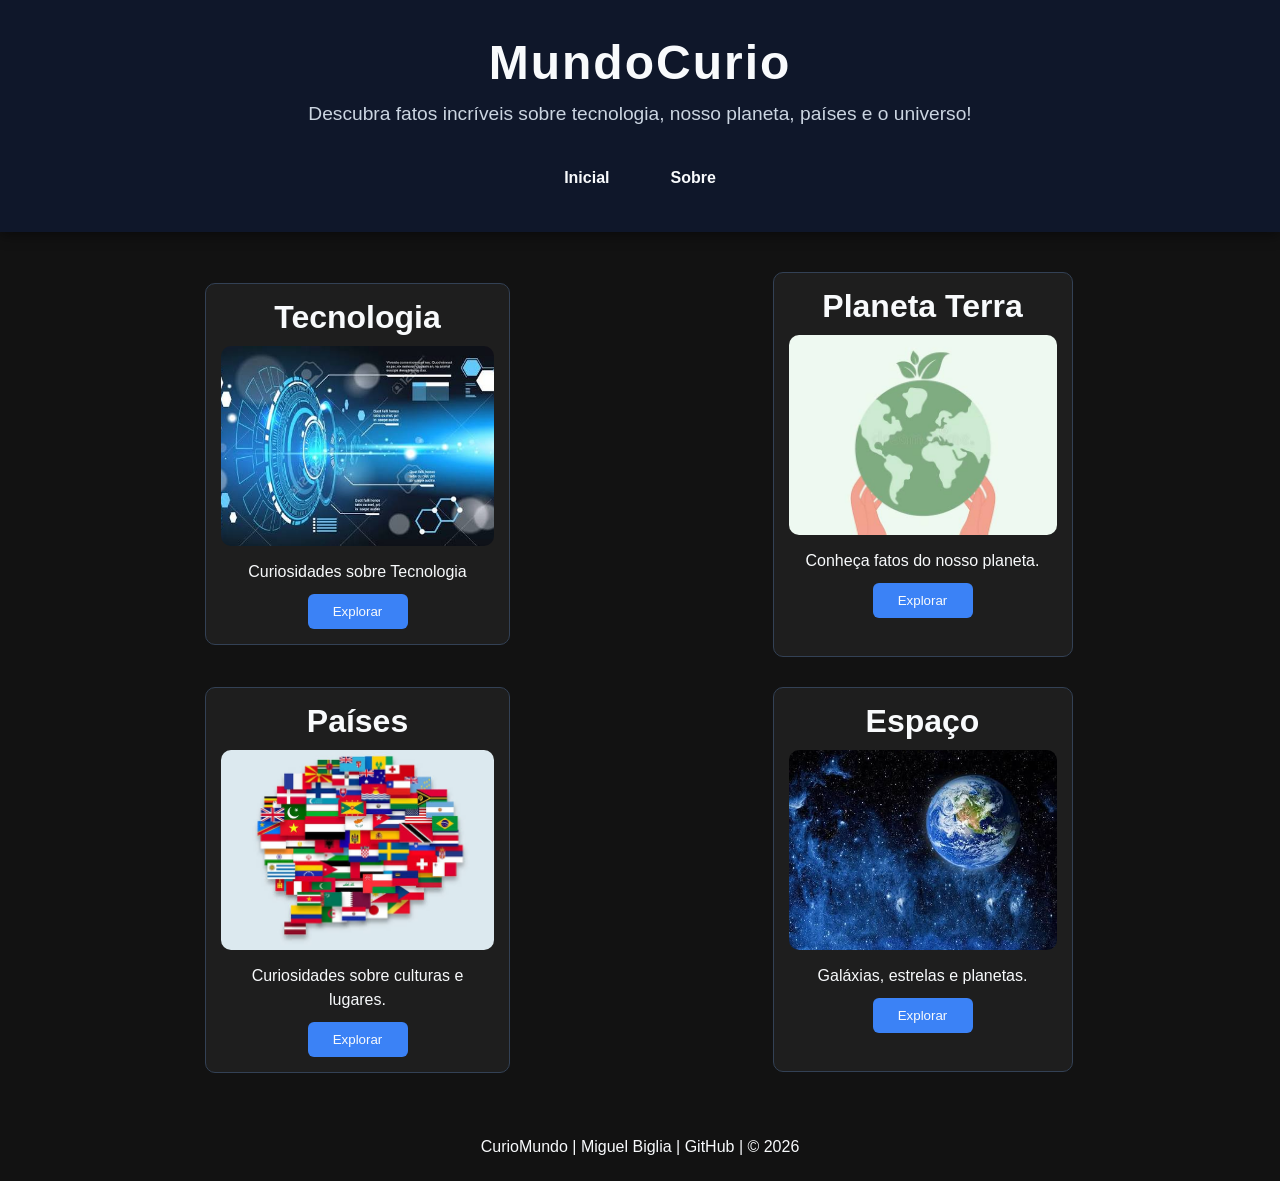
==== index.html @ e8bcbd3d "comit de emergencia" ====
<!DOCTYPE html>
<html lang="pt-br">
<head>
    <meta charset="UTF-8">
    <meta name="viewport" content="width=device-width, initial-scale=1.0">
    <title>MundoCurio</title>
    <link rel="stylesheet" href="estilos/index.css">
</head>
<body>
    <header>
        <h1>MundoCurio</h1>
        
        <h2>Descubra fatos incríveis sobre tecnologia, nosso planeta, países e o universo!</h2>

        <nav>
            <a href="#">Inicial</a>
            <a href="#">Sobre</a>
        </nav>
    </header>

    <main>
    
        <div id="tecnologia">
            <h1>Tecnologia</h1>
            <img src="imgs/tecnologia.jpg" alt="tecnologia">
            <p>Curiosidades sobre Tecnologia</p>
            <a href="paginas/tecnologia.html"><button>Explorar</button></a>
        </div>
    
        <div id="terra">
            <h1>Planeta Terra</h1>
            <img src="imgs/terra.jpg" alt="terra">
            <p>Conheça fatos do nosso planeta.</p>
            <a href="paginas/terra.html"><button>Explorar</button></a>
        </div>
    
        <div id="paises">
            <h1>Países</h1>
            <img src="imgs/paises.jpg" alt="países">
            <p>Curiosidades sobre culturas e lugares.</p>
            <a href="paginas/paises.html"><button>Explorar</button></a>
        </div>
    
        <div id="espaco">
            <h1>Espaço </h1>
            <img src="imgs/espaco.jpg" alt="espaço">
            <p>Galáxias, estrelas e planetas.</p>
            <a href="pagina/espaco.html"><button>Explorar</button></a>
        </div>
    </main>

    <footer>
        <p>CurioMundo | Miguel Biglia | <a href="https://github.com/miguel-biglia">GitHub</a> | © 2026</p>
    </footer>
</body>
</html>
---- estilos/index.css ----
*{
    margin: 0;
    padding: 0;
    box-sizing: border-box;
    font-family: Arial, Helvetica, sans-serif;
    color: var(--texto);
}

:root{
    --cabecalho: #0F172A;
    --fundo: #121212;
    --cards: #1E1E1E;
    --borda-card: #334155;
    --botoes: #3B82F6;
    --botoes-hover: #60A5FA;
    --texto: #F8FAFC;
    --texto-secundario: #CBD5E1;
}

body{
    background: var(--fundo);
}

/* =======================
   ANIMAÇÃO
======================= */

@keyframes aparecer{
    from{
        opacity: 0;
        transform: translateY(40px);
    }

    to{
        opacity: 1;
        transform: translateY(0);
    }
}

/* =======================
   CABEÇALHO
======================= */

header{
    background: var(--cabecalho);
    text-align: center;
    padding: 35px 20px;
    box-shadow: 0 4px 12px rgba(0,0,0,.4);

    opacity: 0;
    animation: aparecer 3s forwards;
}

header h1{
    font-size: 3rem;
    margin-bottom: 10px;
    letter-spacing: 2px;
}

header h2{
    font-size: 1.2rem;
    font-weight: normal;
    color: var(--texto-secundario);
    max-width: 700px;
    margin: 0 auto 30px;
    line-height: 1.5;
}

nav{
    display: flex;
    justify-content: center;
    gap: 25px;
}

nav a{
    text-decoration: none;
    font-size: 1rem;
    font-weight: bold;
    padding: 10px 18px;
    border-radius: 8px;
    transition: .3s;
}

nav a:hover{
    background: var(--botoes-hover);
}

/* =======================
   CARDS
======================= */

main{
    display: grid;
    grid-template-columns: repeat(2, 1fr);
    gap: 30px;
    width: 90%;
    max-width: 1100px;
    margin: 40px auto;
}

main div{
    background: var(--cards);
    width: 100%;
    max-width: 305px;
    min-height: 340px;

    margin: auto;
    padding: 15px;

    border-radius: 10px;
    border: 1px solid var(--borda-card);

    text-align: center;

    opacity: 0;
    animation: aparecer .8s forwards;
    transition: .3s;
}

main div:hover{
    transform: translateY(-8px);
    box-shadow: 0 0 20px rgba(59,130,246,.4);
}

#terra {
    max-width: 300px;
    min-height: 385px;
}

#espaco {
    max-width: 300px;
    min-height: 385px;
}

main div h1{
    margin-bottom: 10px;
}

main img{
    width: 100%;
    height: 200px;
    object-fit: cover;
    border-radius: 10px;
}

main p{
    margin: 10px 0;
    line-height: 1.5;
}

main button{
    background: var(--botoes);
    color: var(--texto);
    border: none;
    border-radius: 6px;
    width: 100px;
    height: 35px;
    cursor: pointer;
    transition: .3s;
}

main button:hover{
    background: var(--botoes-hover);
}

/* =======================
   RODAPÉ
======================= */

footer{
    text-align: center;
    padding: 25px;
}

footer a{
    text-decoration: none;
}

footer a:hover{
    text-decoration: underline;
}

/* =======================
   ANIMAÇÕES DOS CARDS
======================= */

#tecnologia{
    animation-delay: 1.1s;
}

#terra{
    animation-delay: 1.8s;
}

#paises{
    animation-delay: 2.5s;
}

#espaco{
    animation-delay: 3.2s;
}


/* =======================
   TABLETS
======================= */

@media (max-width: 900px){

    main{
        grid-template-columns: 1fr;
    }

    

}

/* =======================
   CELULARES
======================= */

@media (max-width: 600px){

    header{
        padding: 25px 15px;
    }

    header h1{
        font-size: 2.2rem;
    }

    header h2{
        font-size: 1rem;
        margin-bottom: 20px;
    }

    nav{
        flex-direction: column;
        align-items: center;
        gap: 12px;
    }

    nav a{
        width: 150px;
        text-align: center;
    }

    main{
        width: 95%;
        gap: 20px;
    }

    

    main img{
        height: 180px;
    }

    main h1{
        font-size: 1.5rem;
    }

    main p{
        font-size: .95rem;
    }

    main button{
        width: 120px;
        height: 40px;
        font-size: 1rem;
    }

    footer{
        padding: 20px;
        font-size: .9rem;
    }

}
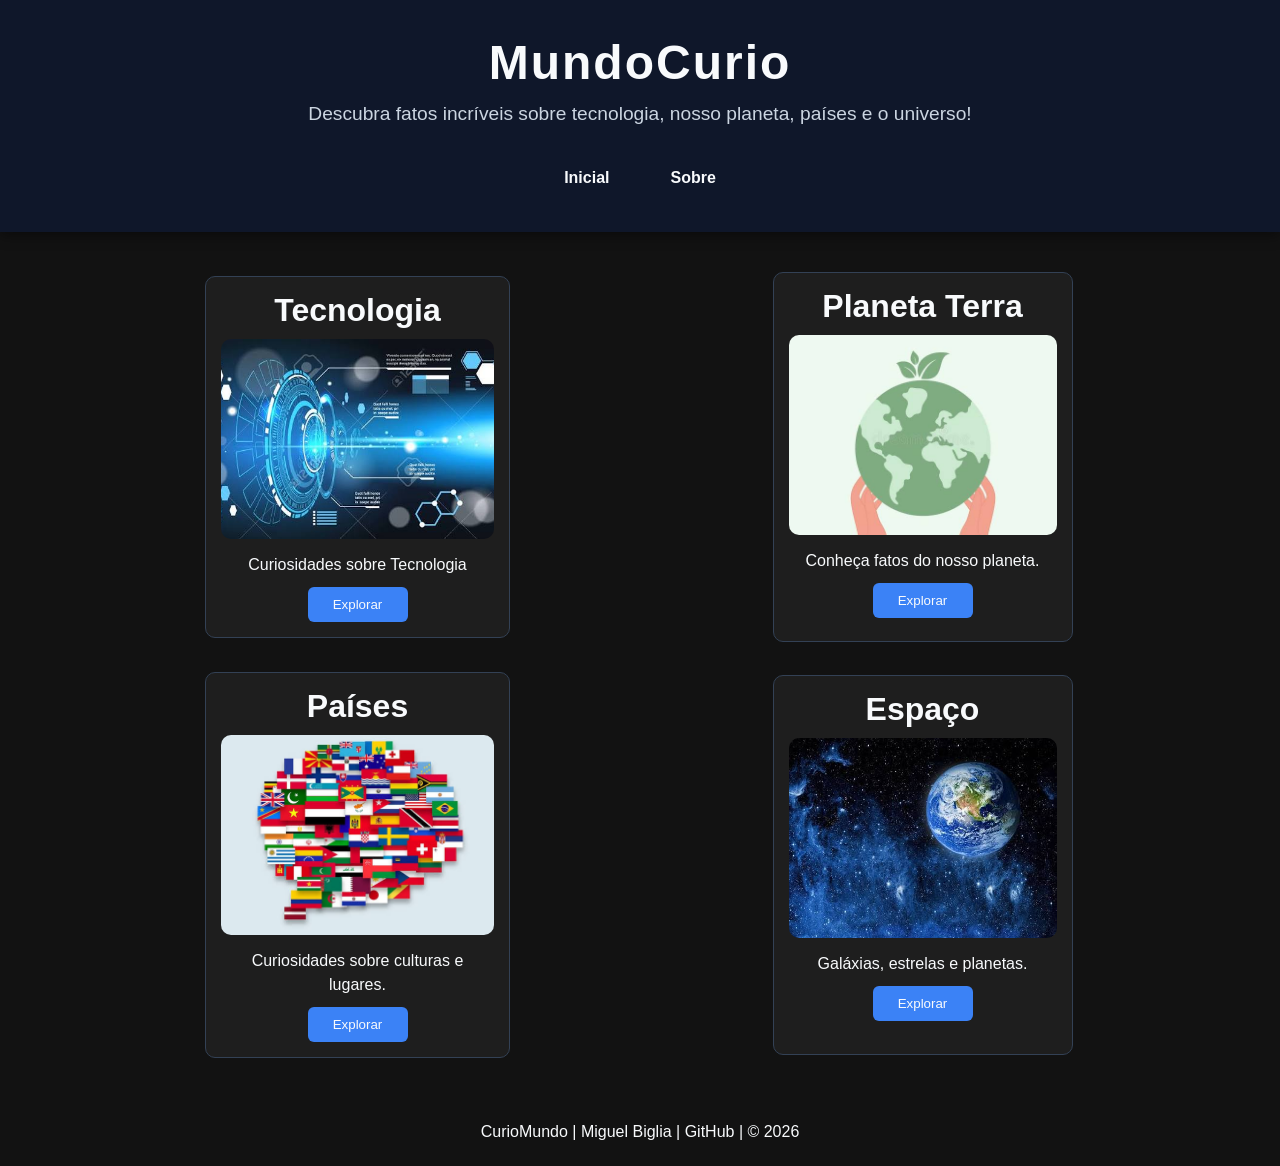
==== commit d99bc705: "finalizado mas acho que vou colocar mais temas" ====
--- a/index.html
+++ b/index.html
@@ -45,7 +45,7 @@
             <h1>Espaço </h1>
             <img src="imgs/espaco.jpg" alt="espaço">
             <p>Galáxias, estrelas e planetas.</p>
-            <a href="pagina/espaco.html"><button>Explorar</button></a>
+            <a href="paginas/espaco.html"><button>Explorar</button></a>
         </div>
     </main>
 
--- a/estilos/index.css
+++ b/estilos/index.css
@@ -124,12 +124,12 @@
 
 #terra {
     max-width: 300px;
-    min-height: 385px;
+    min-height: 370px;
 }
 
 #espaco {
     max-width: 300px;
-    min-height: 385px;
+    min-height: 380px;
 }
 
 main div h1{
@@ -244,14 +244,7 @@
         width: 150px;
         text-align: center;
     }
-
-    main{
-        width: 95%;
-        gap: 20px;
-    }
-
     
-
     main img{
         height: 180px;
     }
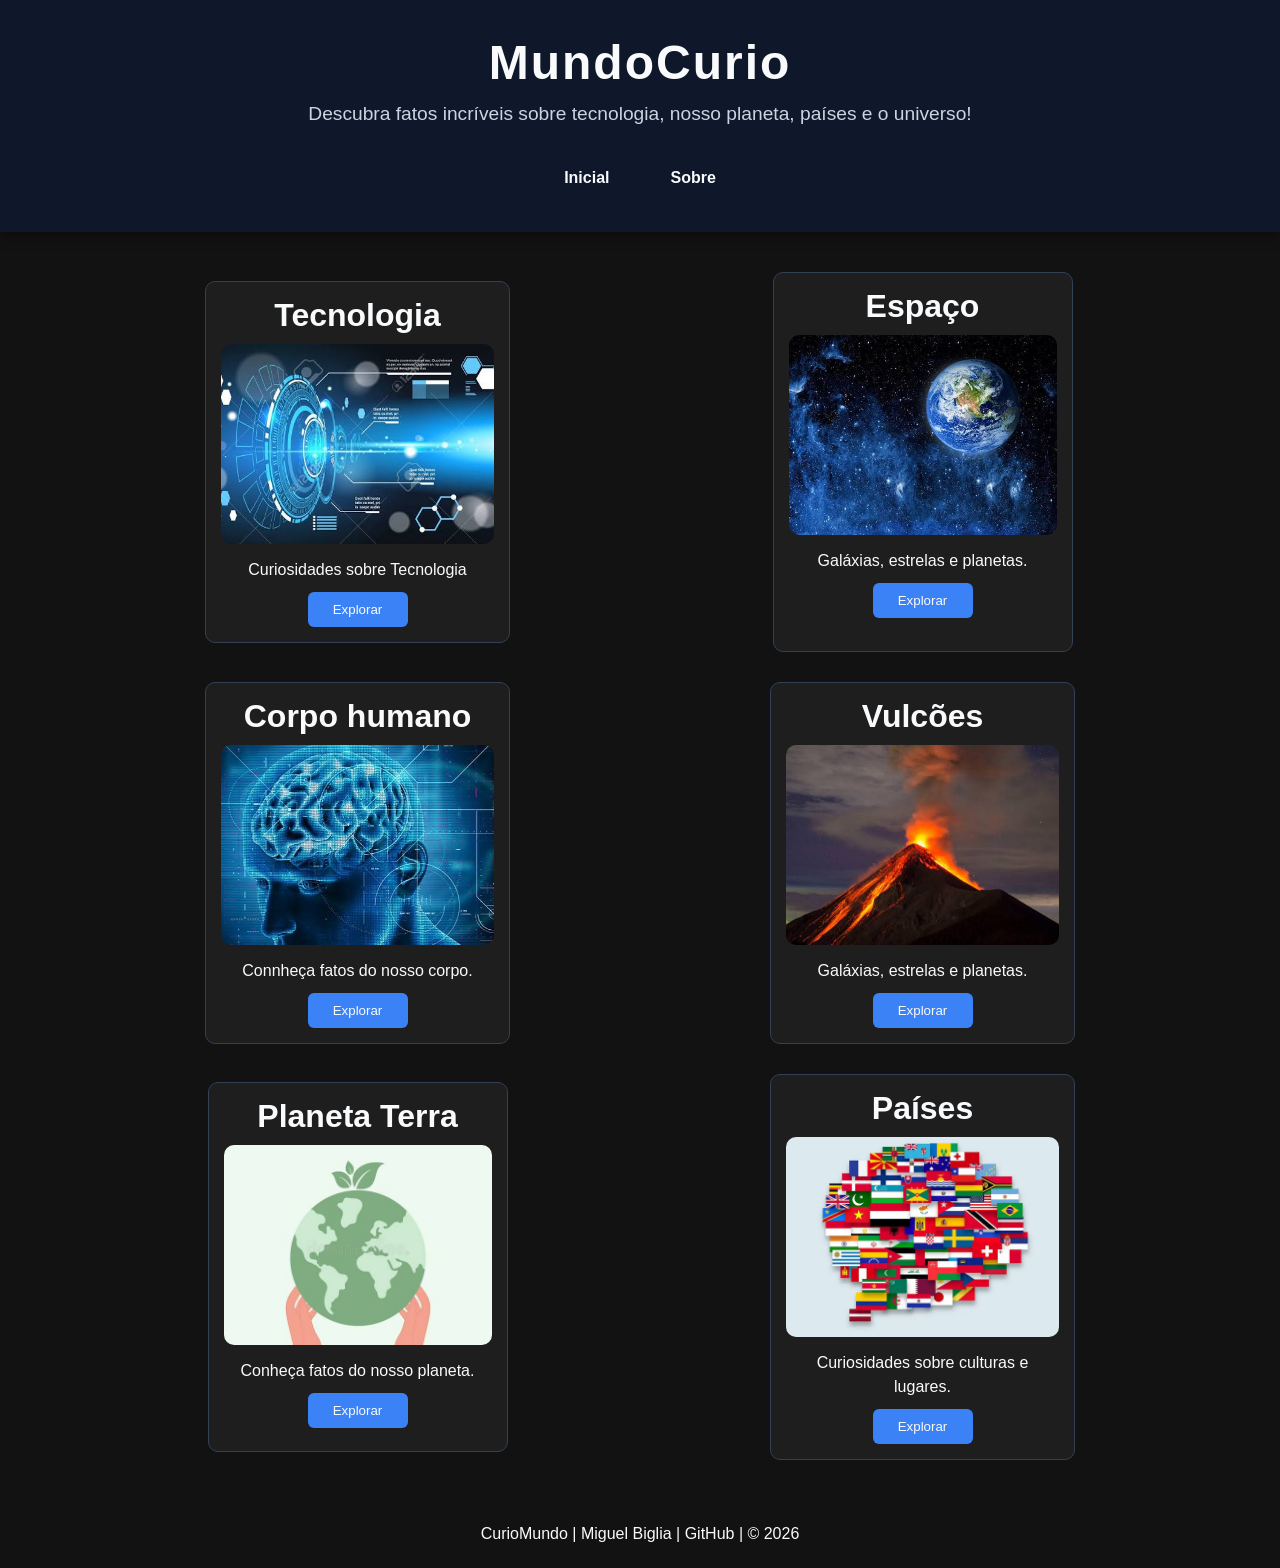
==== commit 862bd127: "pagina corpo humano completa" ====
--- a/index.html
+++ b/index.html
@@ -26,6 +26,38 @@
             <p>Curiosidades sobre Tecnologia</p>
             <a href="paginas/tecnologia.html"><button>Explorar</button></a>
         </div>
+
+        <div id="espaco">
+            <h1>Espaço </h1>
+            <img src="imgs/espaco.jpg" alt="espaço">
+            <p>Galáxias, estrelas e planetas.</p>
+            <a href="paginas/espaco.html"><button>Explorar</button></a>
+        </div>
+
+        <div id="corpo">
+            <h1>Corpo humano </h1>
+            <img src="imgs/corpo.jpg" alt="corpo humano">
+            <p>Connheça fatos do nosso corpo.</p>
+            <a href="paginas/corpo.html"><button>Explorar</button></a>
+        </div>
+
+        <div id="vulcoes">
+            <h1>Vulcões</h1>
+            <img src="imgs/vulcao.jpg" alt="vulcao">
+            <p>Galáxias, estrelas e planetas.</p>
+            <a href="paginas/vulcoes.html"><button>Explorar</button></a>
+        </div>
+
+
+
+
+
+
+
+
+
+
+
     
         <div id="terra">
             <h1>Planeta Terra</h1>
@@ -41,12 +73,7 @@
             <a href="paginas/paises.html"><button>Explorar</button></a>
         </div>
     
-        <div id="espaco">
-            <h1>Espaço </h1>
-            <img src="imgs/espaco.jpg" alt="espaço">
-            <p>Galáxias, estrelas e planetas.</p>
-            <a href="paginas/espaco.html"><button>Explorar</button></a>
-        </div>
+        
     </main>
 
     <footer>
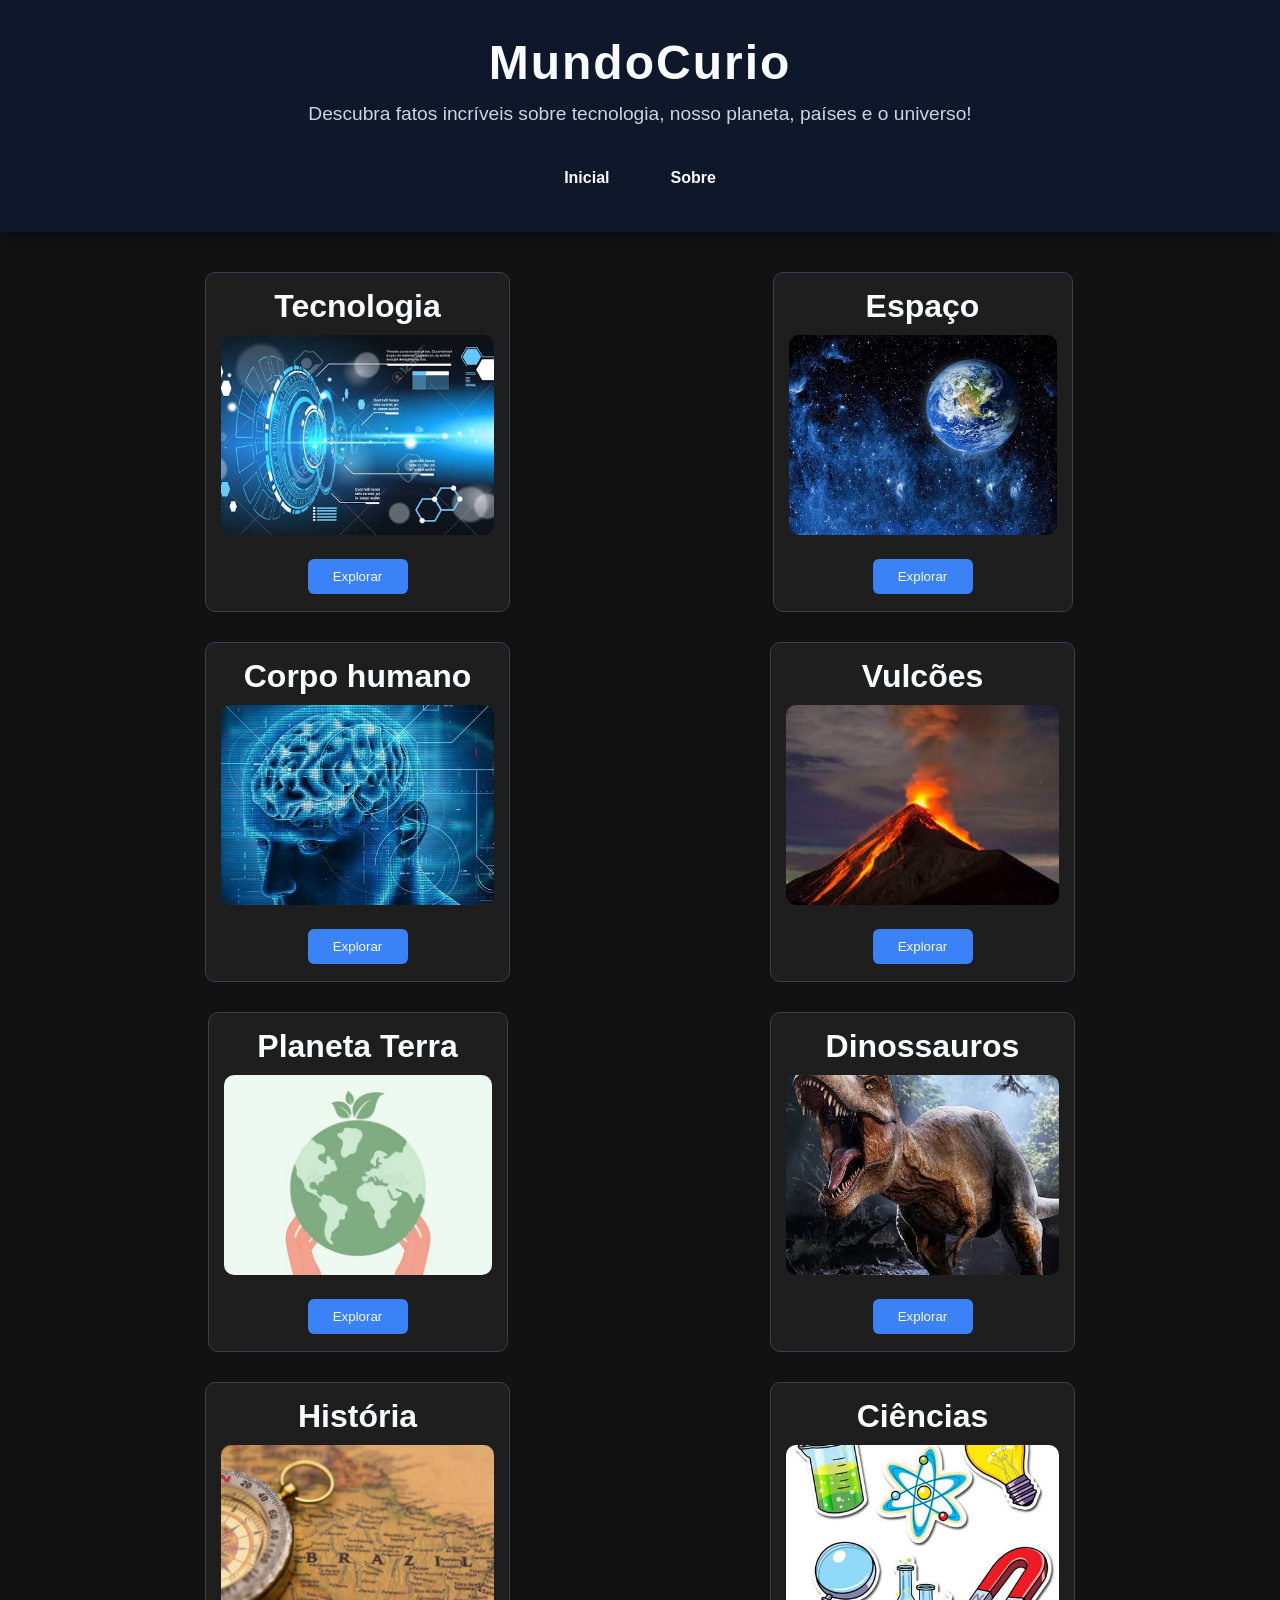
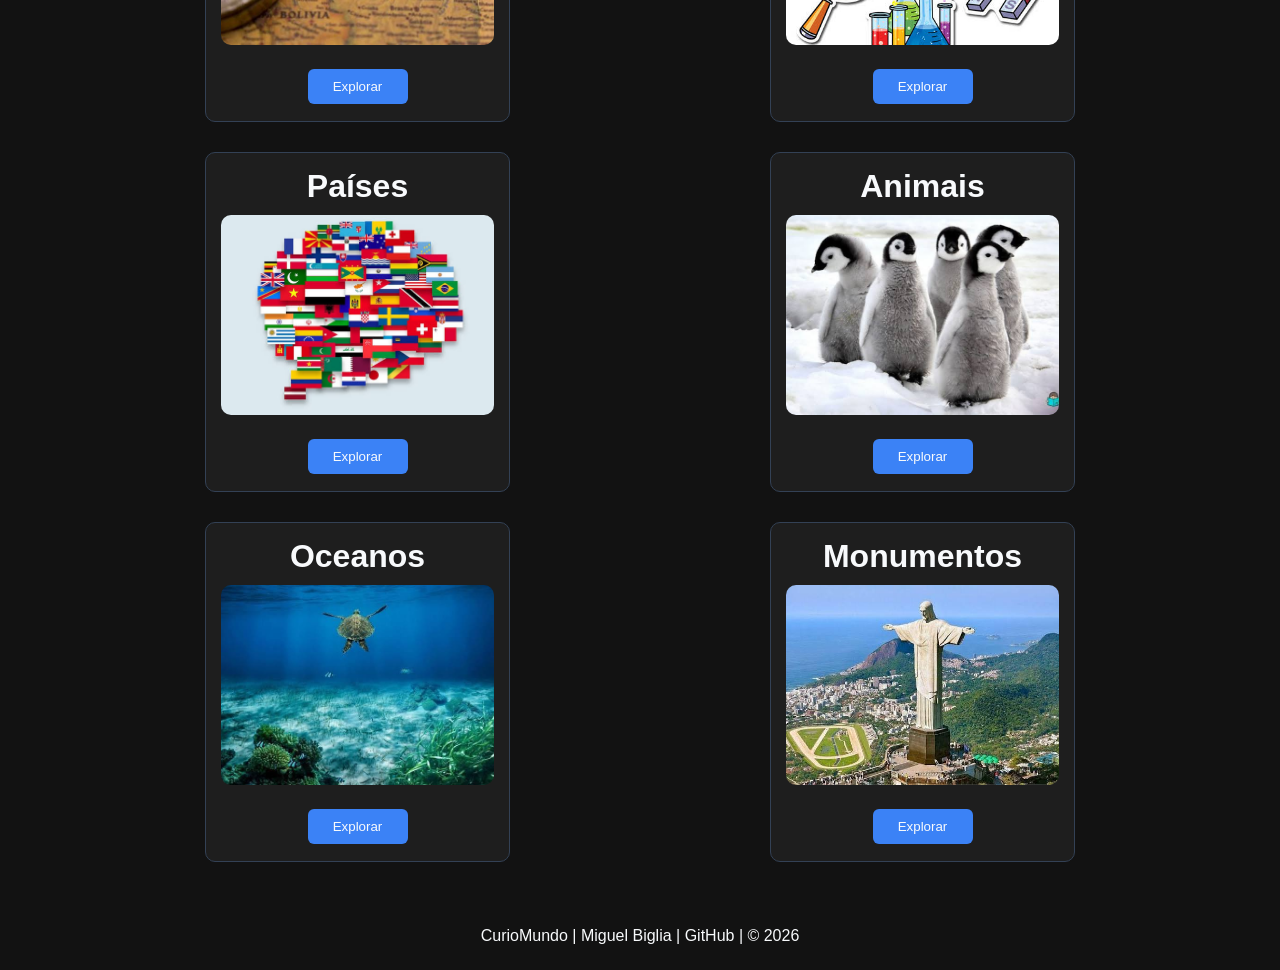
==== commit dc9d5571: "agora ta completo" ====
--- a/index.html
+++ b/index.html
@@ -23,54 +23,81 @@
         <div id="tecnologia">
             <h1>Tecnologia</h1>
             <img src="imgs/tecnologia.jpg" alt="tecnologia">
-            <p>Curiosidades sobre Tecnologia</p>
             <a href="paginas/tecnologia.html"><button>Explorar</button></a>
         </div>
 
         <div id="espaco">
             <h1>Espaço </h1>
             <img src="imgs/espaco.jpg" alt="espaço">
-            <p>Galáxias, estrelas e planetas.</p>
             <a href="paginas/espaco.html"><button>Explorar</button></a>
         </div>
 
         <div id="corpo">
             <h1>Corpo humano </h1>
             <img src="imgs/corpo.jpg" alt="corpo humano">
-            <p>Connheça fatos do nosso corpo.</p>
             <a href="paginas/corpo.html"><button>Explorar</button></a>
         </div>
 
         <div id="vulcoes">
             <h1>Vulcões</h1>
             <img src="imgs/vulcao.jpg" alt="vulcao">
-            <p>Galáxias, estrelas e planetas.</p>
             <a href="paginas/vulcoes.html"><button>Explorar</button></a>
+        </div>
+
+
+    
+
+        <div id="terra">
+            <h1>Planeta Terra</h1>
+            <img src="imgs/terra.jpg" alt="terra">
+            <a href="paginas/terra.html"><button>Explorar</button></a>
+        </div>
+
+        <div id="dinossauro">
+            <h1>Dinossauros</h1>
+            <img src="imgs/dinossauro.jpg" alt="dinossauro">
+            <a href="paginas/dinossauros.html"><button>Explorar</button></a>
+        </div>
+
+        <div id="historia">
+            <h1>História</h1>
+            <img src="imgs/historia.jpg" alt="históra">
+            <a href="paginas/historia.html"><button>Explorar</button></a>
+        </div>
+
+        <div id="ciencias">
+            <h1>Ciências</h1>
+            <img src="imgs/ciencias.jpg" alt="Ciencias">
+            <a href="paginas/ciencias.html"><button>Explorar</button></a>
         </div>
 
 
 
 
+    
 
-
-
-
-
-
-
-    
-        <div id="terra">
-            <h1>Planeta Terra</h1>
-            <img src="imgs/terra.jpg" alt="terra">
-            <p>Conheça fatos do nosso planeta.</p>
-            <a href="paginas/terra.html"><button>Explorar</button></a>
-        </div>
-    
         <div id="paises">
             <h1>Países</h1>
             <img src="imgs/paises.jpg" alt="países">
-            <p>Curiosidades sobre culturas e lugares.</p>
             <a href="paginas/paises.html"><button>Explorar</button></a>
+        </div>
+
+        <div id="animais">
+            <h1>Animais</h1>
+            <img src="imgs/animais.jpg" alt="Animais">
+            <a href="paginas/animais.html"><button>Explorar</button></a>
+        </div>
+
+        <div id="oceanos">
+            <h1>Oceanos</h1>
+            <img src="imgs/oceano.jpg" alt="oceano">
+            <a href="paginas/oceanos.html"><button>Explorar</button></a>
+        </div>
+
+        <div id="monumentos">
+            <h1>Monumentos</h1>
+            <img src="imgs/monumentos.jpg" alt="monumentos">
+            <a href="paginas/monumentos.html"><button>Explorar</button></a>
         </div>
     
         
--- a/estilos/index.css
+++ b/estilos/index.css
@@ -121,15 +121,18 @@
     transform: translateY(-8px);
     box-shadow: 0 0 20px rgba(59,130,246,.4);
 }
+main div button {
+    margin-top: 20px;
+}
 
 #terra {
     max-width: 300px;
-    min-height: 370px;
+    min-height: 340px;
 }
 
 #espaco {
     max-width: 300px;
-    min-height: 380px;
+    min-height: 340px;
 }
 
 main div h1{
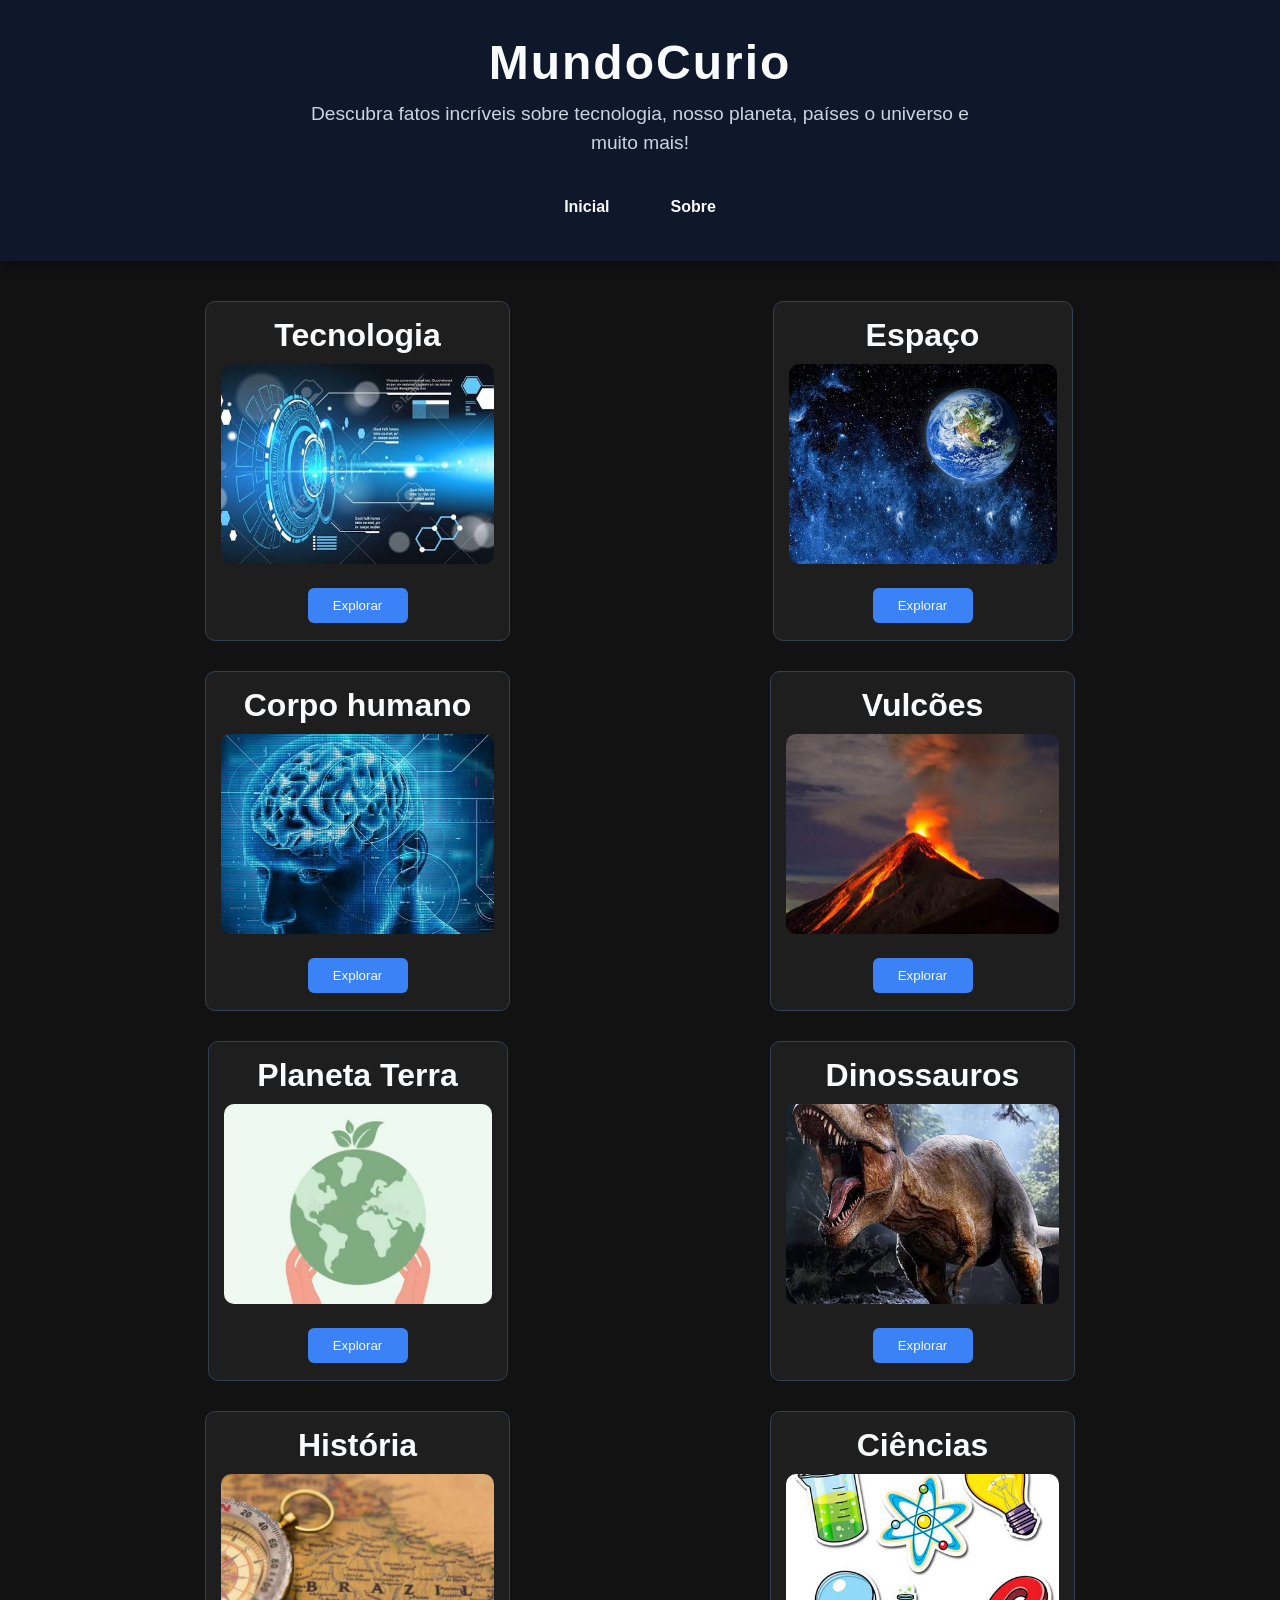
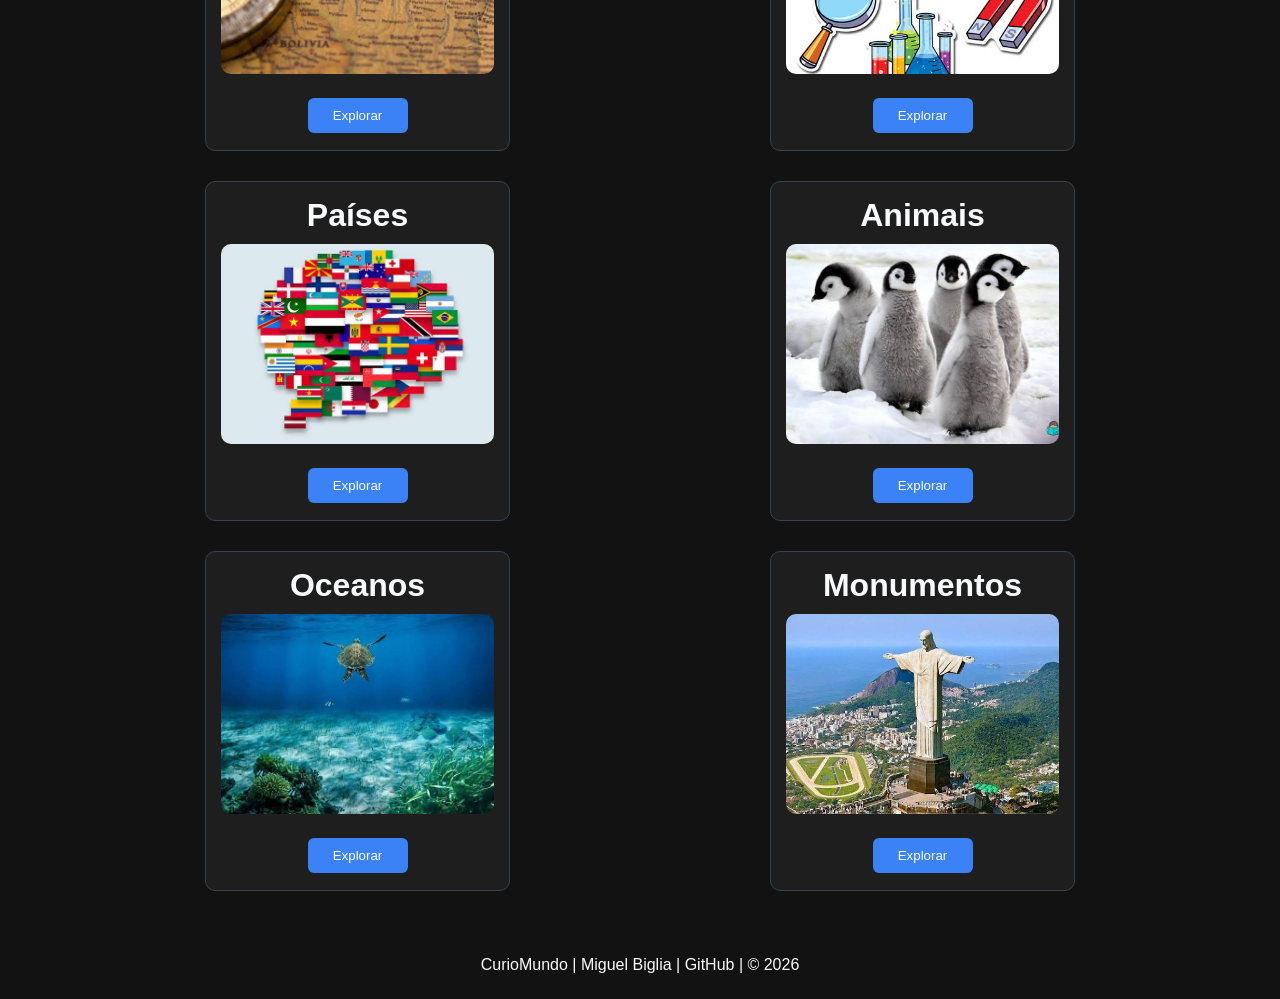
==== commit b44875b9: "so ajustyei um pouco" ====
--- a/index.html
+++ b/index.html
@@ -10,11 +10,11 @@
     <header>
         <h1>MundoCurio</h1>
         
-        <h2>Descubra fatos incríveis sobre tecnologia, nosso planeta, países e o universo!</h2>
+        <h2>Descubra fatos incríveis sobre tecnologia, nosso planeta, países o universo e muito mais!</h2>
 
         <nav>
             <a href="#">Inicial</a>
-            <a href="#">Sobre</a>
+            <a href="paginas/sobre.html">Sobre</a>
         </nav>
     </header>
 
--- a/estilos/index.css
+++ b/estilos/index.css
@@ -48,7 +48,7 @@
     box-shadow: 0 4px 12px rgba(0,0,0,.4);
 
     opacity: 0;
-    animation: aparecer 3s forwards;
+    animation: aparecer 1s ease forwards;
 }
 
 header h1{
@@ -113,24 +113,28 @@
     text-align: center;
 
     opacity: 0;
-    animation: aparecer .8s forwards;
-    transition: .3s;
+    transform: translateY(40px);
+
+    animation: aparecer .8s ease forwards;
+
+    transition: transform .3s, box-shadow .3s;
 }
 
 main div:hover{
     transform: translateY(-8px);
     box-shadow: 0 0 20px rgba(59,130,246,.4);
 }
-main div button {
+
+main div button{
     margin-top: 20px;
 }
 
-#terra {
+#terra{
     max-width: 300px;
     min-height: 340px;
 }
 
-#espaco {
+#espaco{
     max-width: 300px;
     min-height: 340px;
 }
@@ -167,6 +171,26 @@
 }
 
 /* =======================
+   ANIMAÇÃO DOS CARDS
+======================= */
+
+main div:nth-child(1){
+    animation-delay: .2s;
+}
+
+main div:nth-child(2){
+    animation-delay: .4s;
+}
+
+main div:nth-child(3){
+    animation-delay: .6s;
+}
+
+main div:nth-child(4){
+    animation-delay: .8s;
+}
+
+/* =======================
    RODAPÉ
 ======================= */
 
@@ -184,27 +208,6 @@
 }
 
 /* =======================
-   ANIMAÇÕES DOS CARDS
-======================= */
-
-#tecnologia{
-    animation-delay: 1.1s;
-}
-
-#terra{
-    animation-delay: 1.8s;
-}
-
-#paises{
-    animation-delay: 2.5s;
-}
-
-#espaco{
-    animation-delay: 3.2s;
-}
-
-
-/* =======================
    TABLETS
 ======================= */
 
@@ -213,8 +216,6 @@
     main{
         grid-template-columns: 1fr;
     }
-
-    
 
 }
 
@@ -247,7 +248,7 @@
         width: 150px;
         text-align: center;
     }
-    
+
     main img{
         height: 180px;
     }
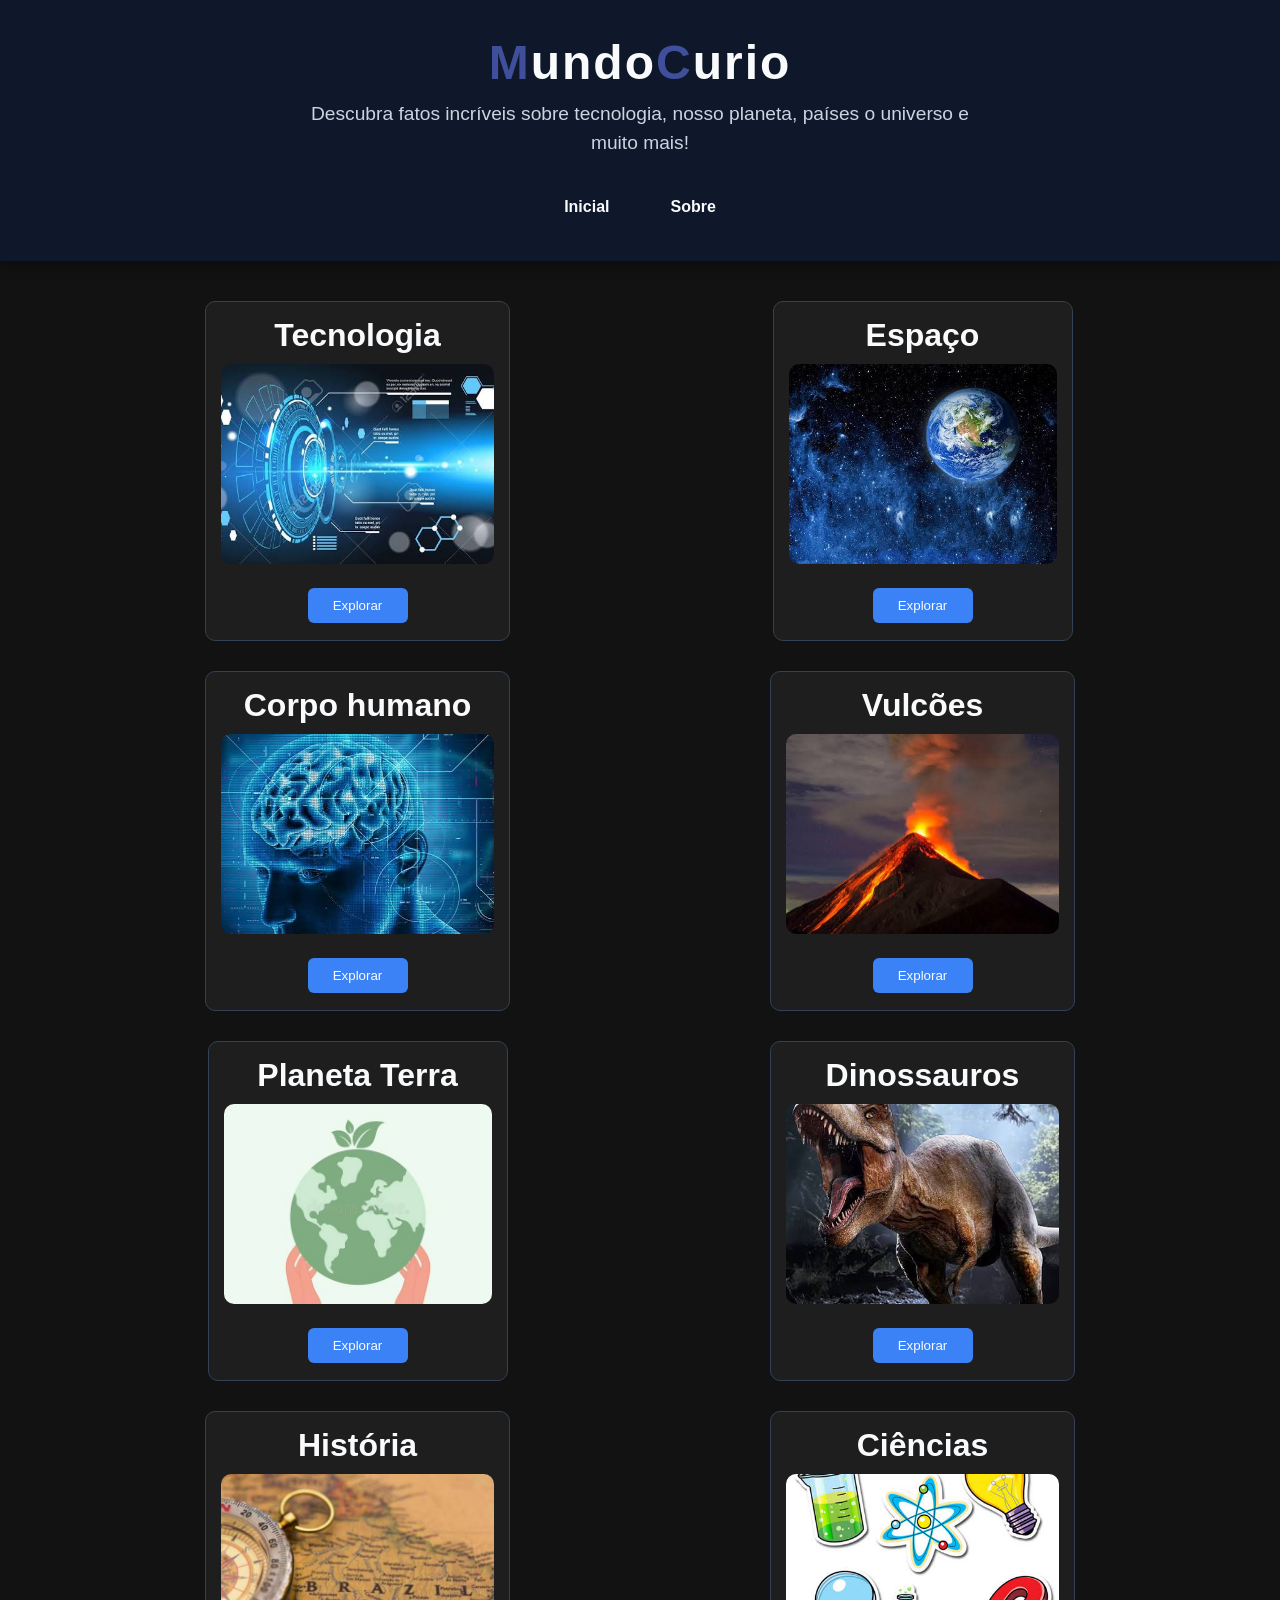
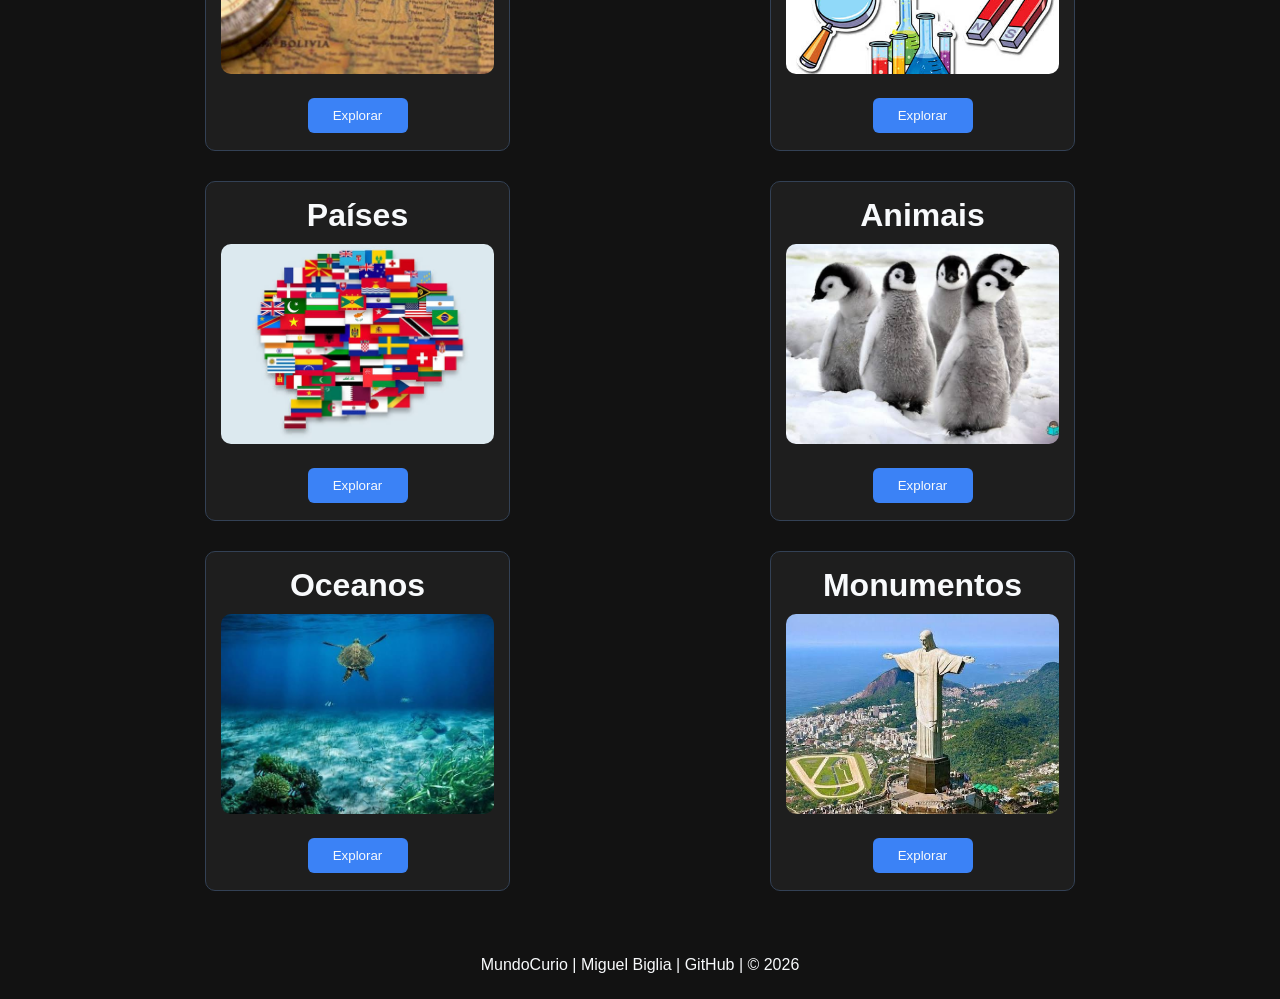
==== commit 4dec5896: "favicon" ====
--- a/index.html
+++ b/index.html
@@ -5,10 +5,11 @@
     <meta name="viewport" content="width=device-width, initial-scale=1.0">
     <title>MundoCurio</title>
     <link rel="stylesheet" href="estilos/index.css">
+    <link rel="shortcut icon" href="imgs/index-icon.png" type="image/x-icon">
 </head>
 <body>
     <header>
-        <h1>MundoCurio</h1>
+        <h1><strong>M</strong>undo<strong>C</strong>urio</h1>
         
         <h2>Descubra fatos incríveis sobre tecnologia, nosso planeta, países o universo e muito mais!</h2>
 
@@ -104,7 +105,7 @@
     </main>
 
     <footer>
-        <p>CurioMundo | Miguel Biglia | <a href="https://github.com/miguel-biglia">GitHub</a> | © 2026</p>
+        <p>MundoCurio | Miguel Biglia | <a href="https://github.com/miguel-biglia">GitHub</a> | © 2026</p>
     </footer>
 </body>
 </html>
--- a/estilos/index.css
+++ b/estilos/index.css
@@ -8,11 +8,17 @@
 
 :root{
     --cabecalho: #0F172A;
+
     --fundo: #121212;
+
     --cards: #1E1E1E;
     --borda-card: #334155;
+
     --botoes: #3B82F6;
     --botoes-hover: #60A5FA;
+
+    --strong: #667bf391;
+
     --texto: #F8FAFC;
     --texto-secundario: #CBD5E1;
 }
@@ -40,6 +46,7 @@
 /* =======================
    CABEÇALHO
 ======================= */
+
 
 header{
     background: var(--cabecalho);
@@ -55,6 +62,10 @@
     font-size: 3rem;
     margin-bottom: 10px;
     letter-spacing: 2px;
+}
+
+strong{
+    color: var(--strong);
 }
 
 header h2{
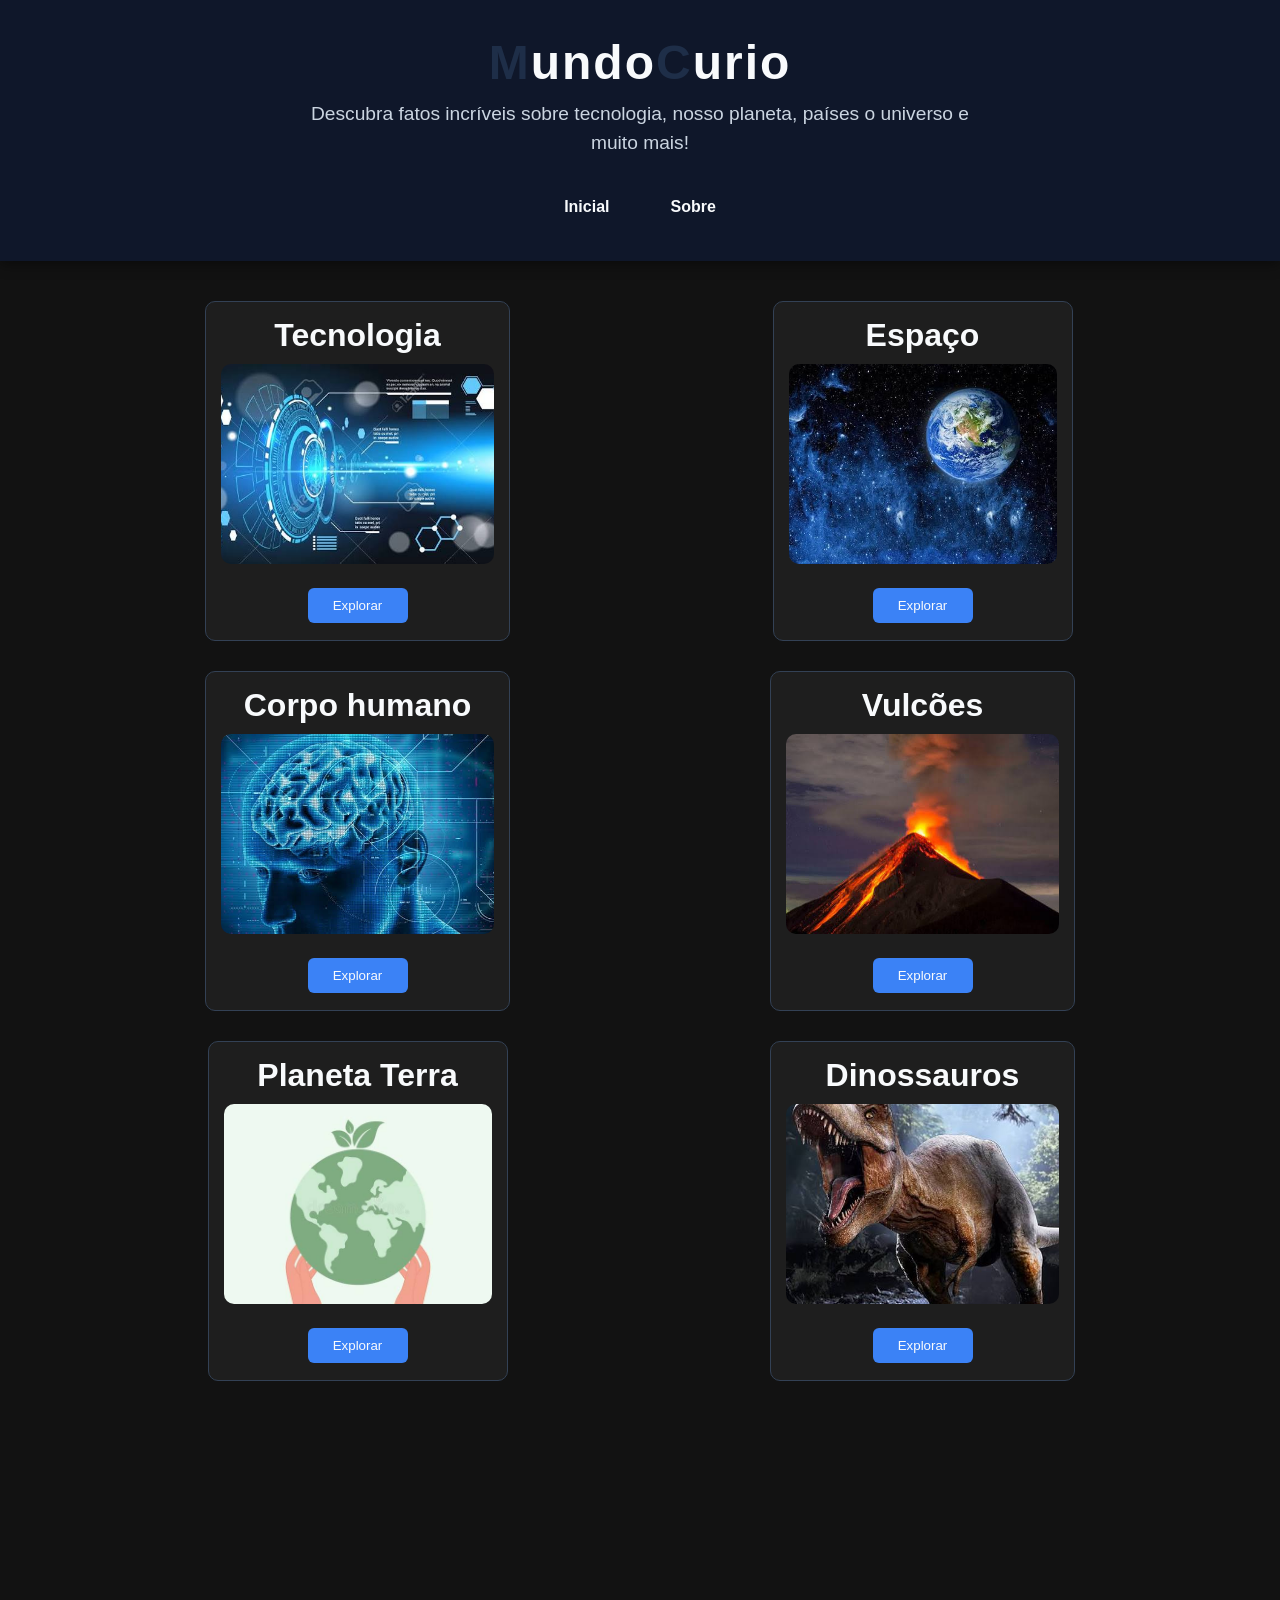
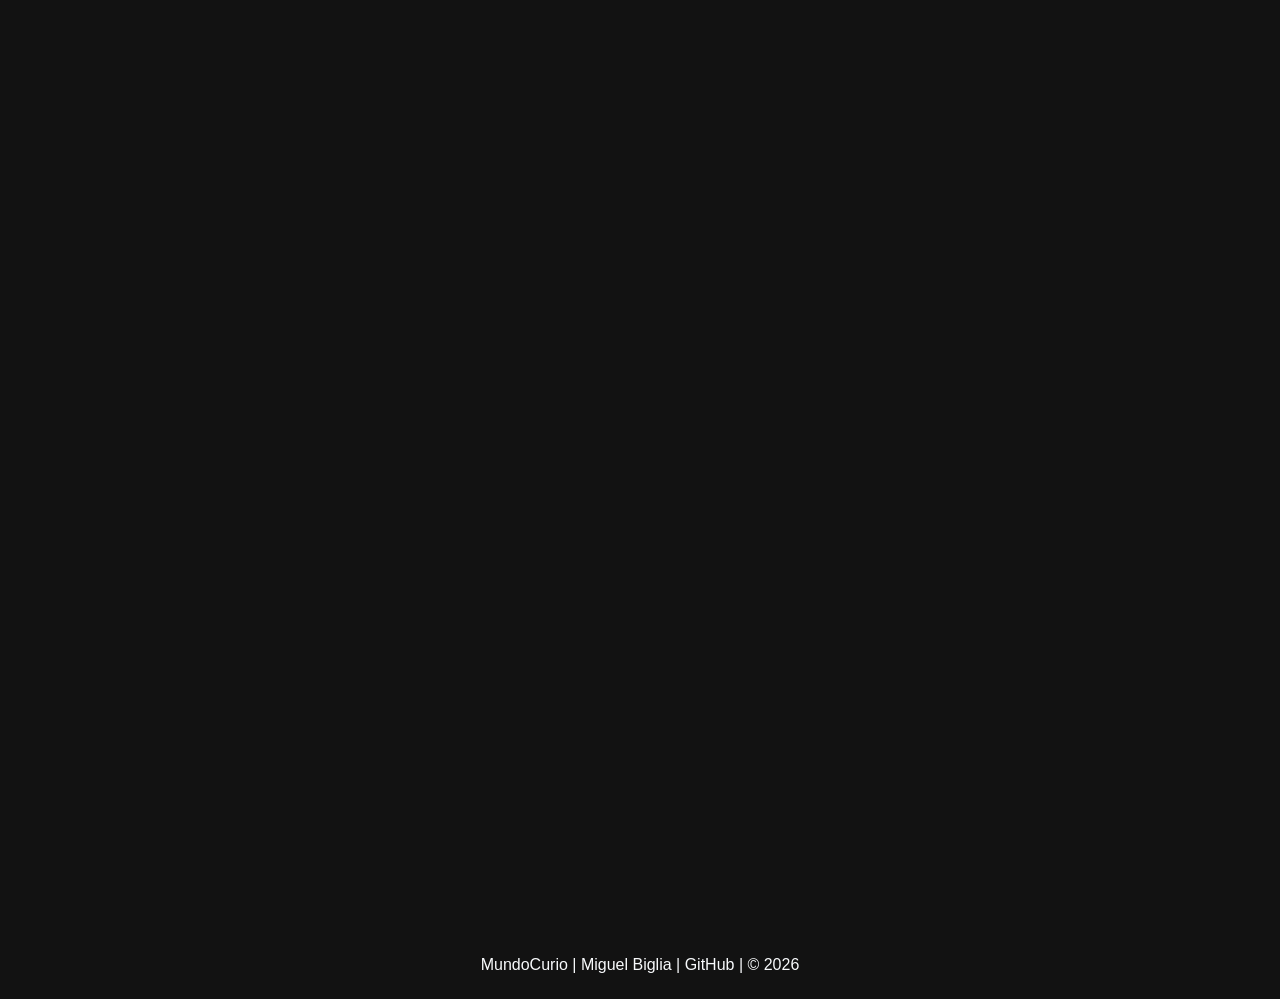
==== commit f6f063d5: "clarity" ====
--- a/index.html
+++ b/index.html
@@ -6,6 +6,14 @@
     <title>MundoCurio</title>
     <link rel="stylesheet" href="estilos/index.css">
     <link rel="shortcut icon" href="imgs/index-icon.png" type="image/x-icon">
+
+    <script type="text/javascript">
+    (function(c,l,a,r,i,t,y){
+        c[a]=c[a]||function(){(c[a].q=c[a].q||[]).push(arguments)};
+        t=l.createElement(r);t.async=1;t.src="https://www.clarity.ms/tag/"+i;
+        y=l.getElementsByTagName(r)[0];y.parentNode.insertBefore(t,y);
+    })(window, document, "clarity", "script", "xs0aq0r7vb");
+</script>
 </head>
 <body>
     <header>
--- a/estilos/index.css
+++ b/estilos/index.css
@@ -17,7 +17,7 @@
     --botoes: #3B82F6;
     --botoes-hover: #60A5FA;
 
-    --strong: #667bf391;
+    --strong: #253855b0;
 
     --texto: #F8FAFC;
     --texto-secundario: #CBD5E1;
